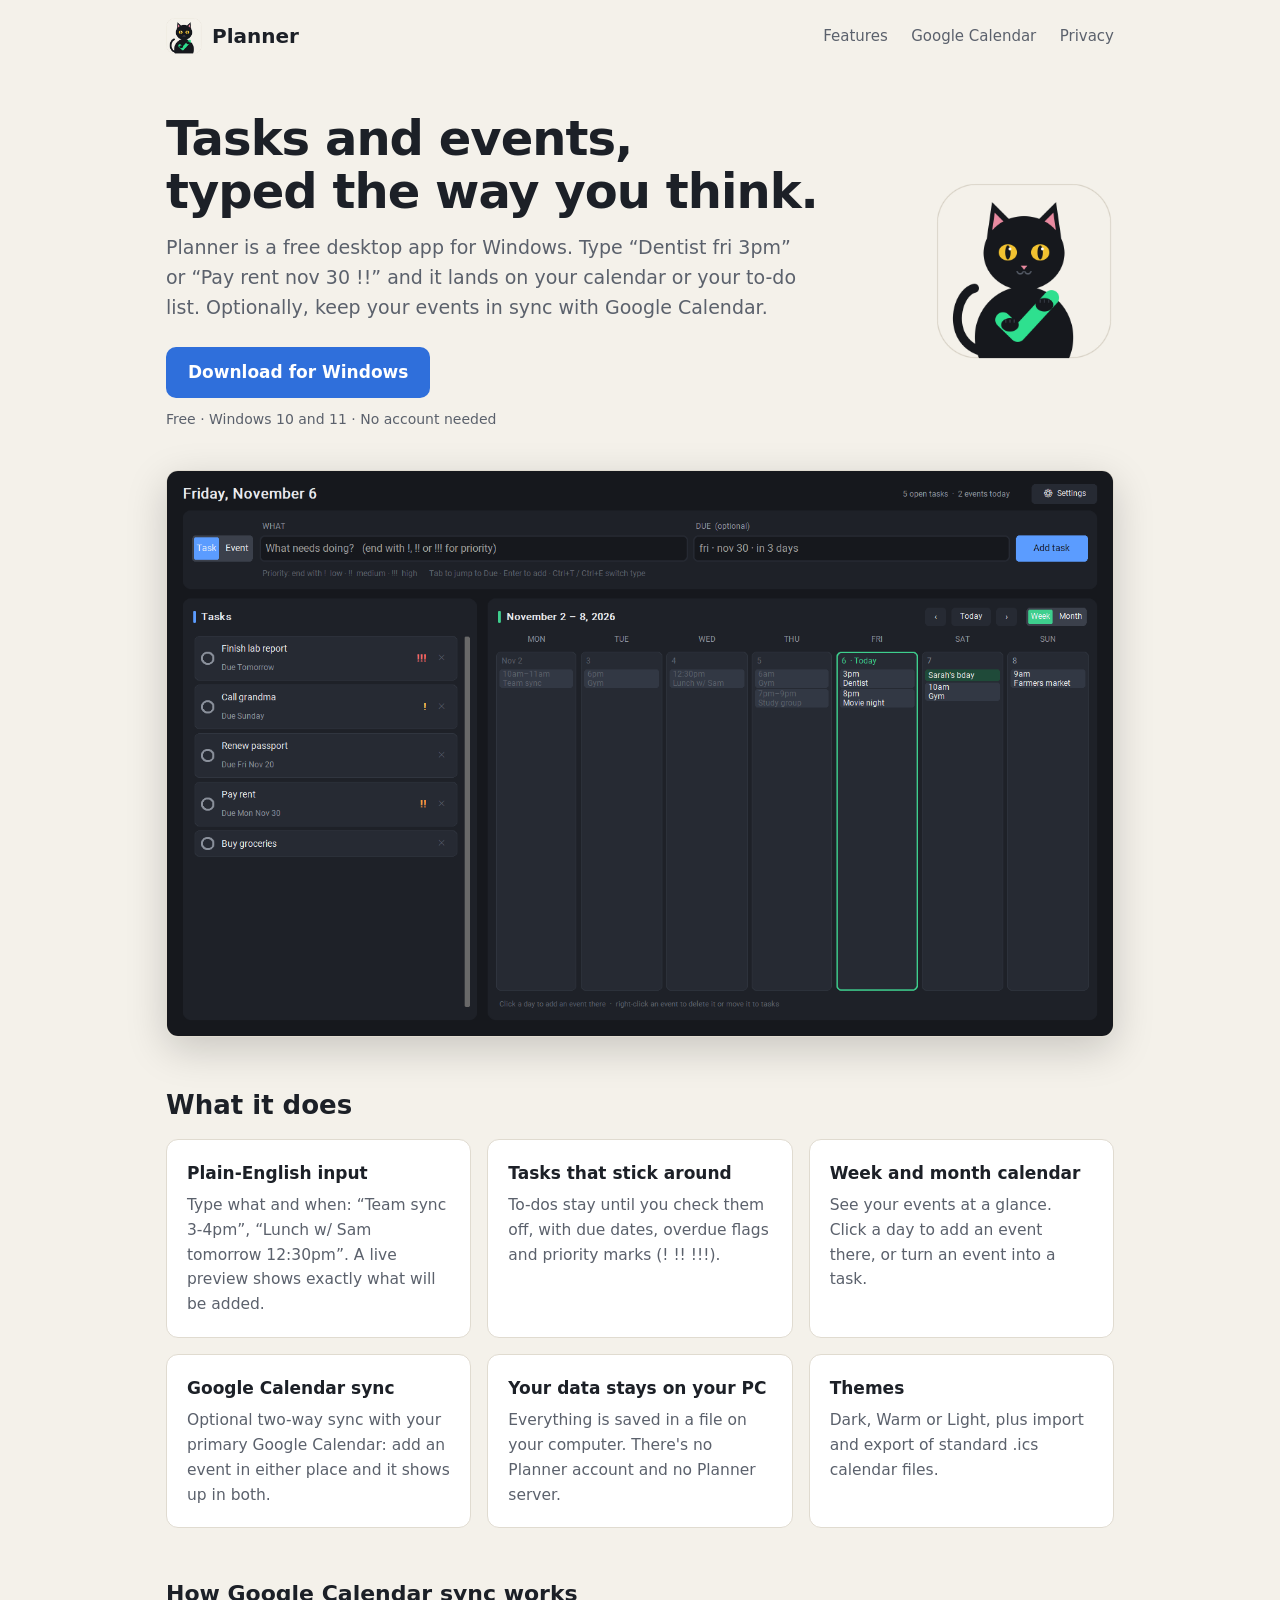
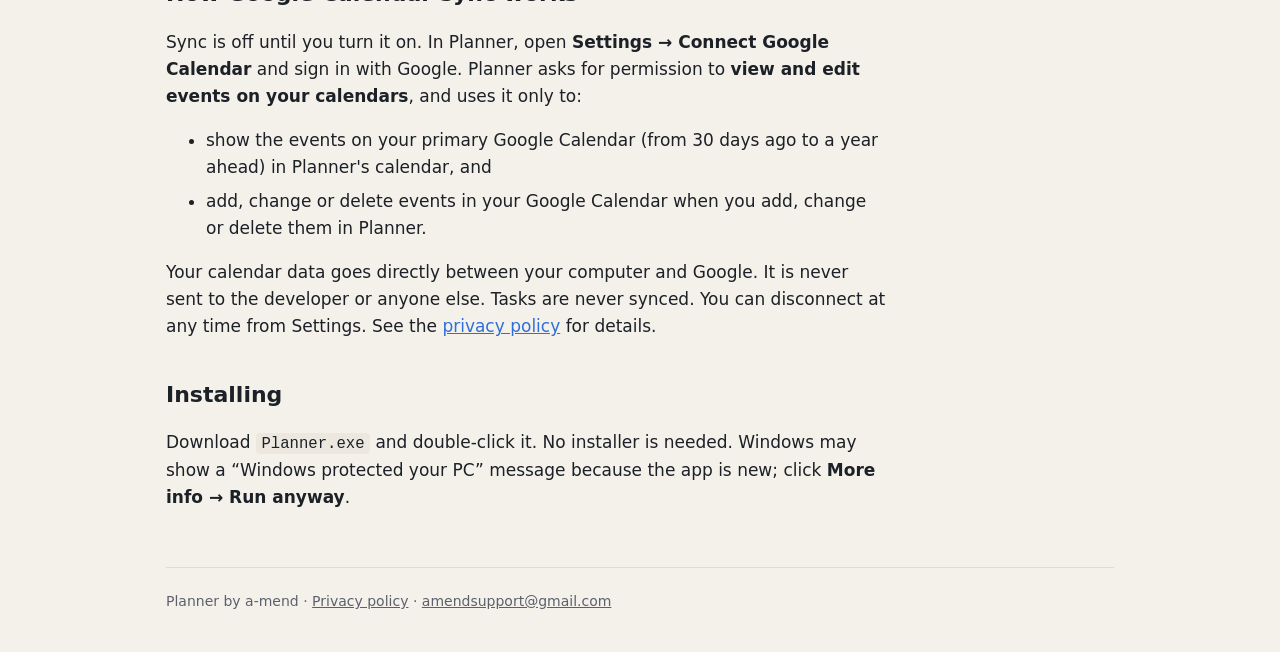
==== index.html @ e94cb8de "Add Planner homepage and privacy policy Co-Authored-By: Claude Opus 5.5 <noreply@anthropic.com>" ====
<!doctype html>
<html lang="en">
<head>
  <meta charset="utf-8">
  <meta name="viewport" content="width=device-width, initial-scale=1">
  <title>Planner</title>
  <meta name="description" content="Planner is a free Windows app for tasks and events. Type in plain English, see your week at a glance, and optionally sync events with Google Calendar.">
  <link rel="icon" href="assets/favicon.png">
  <link rel="stylesheet" href="style.css">
</head>
<body>
  <div class="wrap">
    <header class="top">
      <a class="brand" href="./"><img src="assets/icon-120.png" alt="">Planner</a>
      <nav>
        <a href="#features">Features</a>
        <a href="#google">Google Calendar</a>
        <a href="privacy.html">Privacy</a>
      </nav>
    </header>

    <main>
      <section class="hero">
        <div>
          <h1>Tasks and events,<br>typed the way you think.</h1>
          <p>Planner is a free desktop app for Windows. Type “Dentist fri 3pm” or “Pay rent nov 30 !!” and it lands on your calendar or your to-do list. Optionally, keep your events in sync with Google Calendar.</p>
          <a class="btn" href="https://github.com/a-mend/planner-site/releases/latest/download/Planner.exe">Download for Windows</a>
          <div class="small">Free · Windows 10 and 11 · No account needed</div>
        </div>
        <img class="logo" src="assets/icon.png" alt="Planner logo: a black cat holding a check mark">
      </section>

      <img class="shot" src="assets/screenshot.png" width="1440" height="860"
           alt="Planner showing a task list on the left and a weekly calendar of events on the right">

      <section id="features">
        <h2>What it does</h2>
        <div class="features">
          <div class="card">
            <h3>Plain-English input</h3>
            <p>Type what and when: “Team sync 3-4pm”, “Lunch w/ Sam tomorrow 12:30pm”. A live preview shows exactly what will be added.</p>
          </div>
          <div class="card">
            <h3>Tasks that stick around</h3>
            <p>To-dos stay until you check them off, with due dates, overdue flags and priority marks (! !! !!!).</p>
          </div>
          <div class="card">
            <h3>Week and month calendar</h3>
            <p>See your events at a glance. Click a day to add an event there, or turn an event into a task.</p>
          </div>
          <div class="card">
            <h3>Google Calendar sync</h3>
            <p>Optional two-way sync with your primary Google Calendar: add an event in either place and it shows up in both.</p>
          </div>
          <div class="card">
            <h3>Your data stays on your PC</h3>
            <p>Everything is saved in a file on your computer. There's no Planner account and no Planner server.</p>
          </div>
          <div class="card">
            <h3>Themes</h3>
            <p>Dark, Warm or Light, plus import and export of standard .ics calendar files.</p>
          </div>
        </div>
      </section>

      <section id="google" class="prose">
        <h2>How Google Calendar sync works</h2>
        <p>Sync is off until you turn it on. In Planner, open <b>Settings → Connect Google Calendar</b> and sign in with Google. Planner asks for permission to <b>view and edit events on your calendars</b>, and uses it only to:</p>
        <ul>
          <li>show the events on your primary Google Calendar (from 30 days ago to a year ahead) in Planner's calendar, and</li>
          <li>add, change or delete events in your Google Calendar when you add, change or delete them in Planner.</li>
        </ul>
        <p>Your calendar data goes directly between your computer and Google. It is never sent to the developer or anyone else. Tasks are never synced. You can disconnect at any time from Settings. See the <a href="privacy.html">privacy policy</a> for details.</p>

        <h2>Installing</h2>
        <p>Download <code>Planner.exe</code> and double-click it. No installer is needed. Windows may show a “Windows protected your PC” message because the app is new; click <b>More info → Run anyway</b>.</p>
      </section>
    </main>

    <footer>
      Planner by a-mend · <a href="privacy.html">Privacy policy</a> · <a href="mailto:amendsupport@gmail.com">amendsupport@gmail.com</a>
    </footer>
  </div>
</body>
</html>
---- style.css ----
:root {
  --bg: #f4f1ea;
  --card: #ffffff;
  --text: #1c2027;
  --muted: #5b616c;
  --line: #e0dbd0;
  --accent: #2f6fdb;
  --accent-text: #ffffff;
  --green: #14a06a;
  --code: #ece8df;
}
@media (prefers-color-scheme: dark) {
  :root {
    --bg: #16181d;
    --card: #1f232a;
    --text: #e6e8ec;
    --muted: #9aa1ad;
    --line: #2e333c;
    --accent: #4c8dff;
    --accent-text: #0b0d10;
    --green: #2ee08f;
    --code: #2a2f37;
  }
}

* { box-sizing: border-box; }
html { -webkit-text-size-adjust: 100%; }
body {
  margin: 0;
  background: var(--bg);
  color: var(--text);
  font: 17px/1.6 system-ui, -apple-system, "Segoe UI", Roboto, sans-serif;
}
a { color: var(--accent); }
img { max-width: 100%; height: auto; display: block; }
code { overflow-wrap: anywhere; background: var(--code); padding: .1em .35em; border-radius: 4px; font-size: .92em; }

.wrap { max-width: 980px; margin: 0 auto; padding: 0 16px; }

/* Top bar */
.top { display: flex; align-items: center; justify-content: space-between; padding: 18px 0; }
.brand { display: flex; align-items: center; gap: 10px; font-weight: 700; font-size: 20px;
         color: var(--text); text-decoration: none; }
.brand img { width: 36px; height: 36px; }
.top nav a { color: var(--muted); text-decoration: none; margin-left: 18px; font-size: 15px; }
.top nav a:hover { color: var(--text); }

/* Hero */
.hero { display: grid; grid-template-columns: minmax(0, 1fr) auto; gap: 32px; align-items: center; padding: 40px 0 28px; }
.hero h1 { font-size: clamp(32px, 5vw, 48px); line-height: 1.1; margin: 0 0 14px; letter-spacing: -0.02em; }
.hero p { font-size: 19px; color: var(--muted); margin: 0 0 24px; max-width: 34em; }
.hero .logo { width: 180px; }
.btn { display: inline-block; background: var(--accent); color: var(--accent-text); font-weight: 600;
       padding: 12px 22px; border-radius: 10px; text-decoration: none; }
.btn:hover { filter: brightness(1.08); }
.small { font-size: 14px; color: var(--muted); margin-top: 10px; }

.shot { border-radius: 12px; border: 1px solid var(--line); box-shadow: 0 12px 40px rgba(0,0,0,.18); margin: 12px 0 48px; }

/* Features */
.features { display: grid; grid-template-columns: repeat(auto-fit, minmax(260px, 1fr)); gap: 16px; margin-bottom: 48px; }
.card { background: var(--card); border: 1px solid var(--line); border-radius: 12px; padding: 20px; }
.card h3 { margin: 0 0 6px; font-size: 17px; }
.card p { margin: 0; color: var(--muted); font-size: 15.5px; }

section h2 { font-size: 26px; margin: 0 0 12px; }
.prose { max-width: 720px; }
.prose h2 { margin-top: 36px; font-size: 22px; }
.prose li { margin-bottom: 6px; }

footer { border-top: 1px solid var(--line); margin-top: 56px; padding: 22px 0 40px; color: var(--muted); font-size: 14px; }
footer a { color: var(--muted); }

@media (max-width: 640px) {
  .hero { grid-template-columns: minmax(0, 1fr); padding-top: 16px; }
  .top { flex-wrap: wrap; gap: 6px; }
  .top nav a:first-child { margin-left: 0; }
  .hero .logo { width: 110px; order: -1; }
  .top nav a { margin-left: 12px; }
}
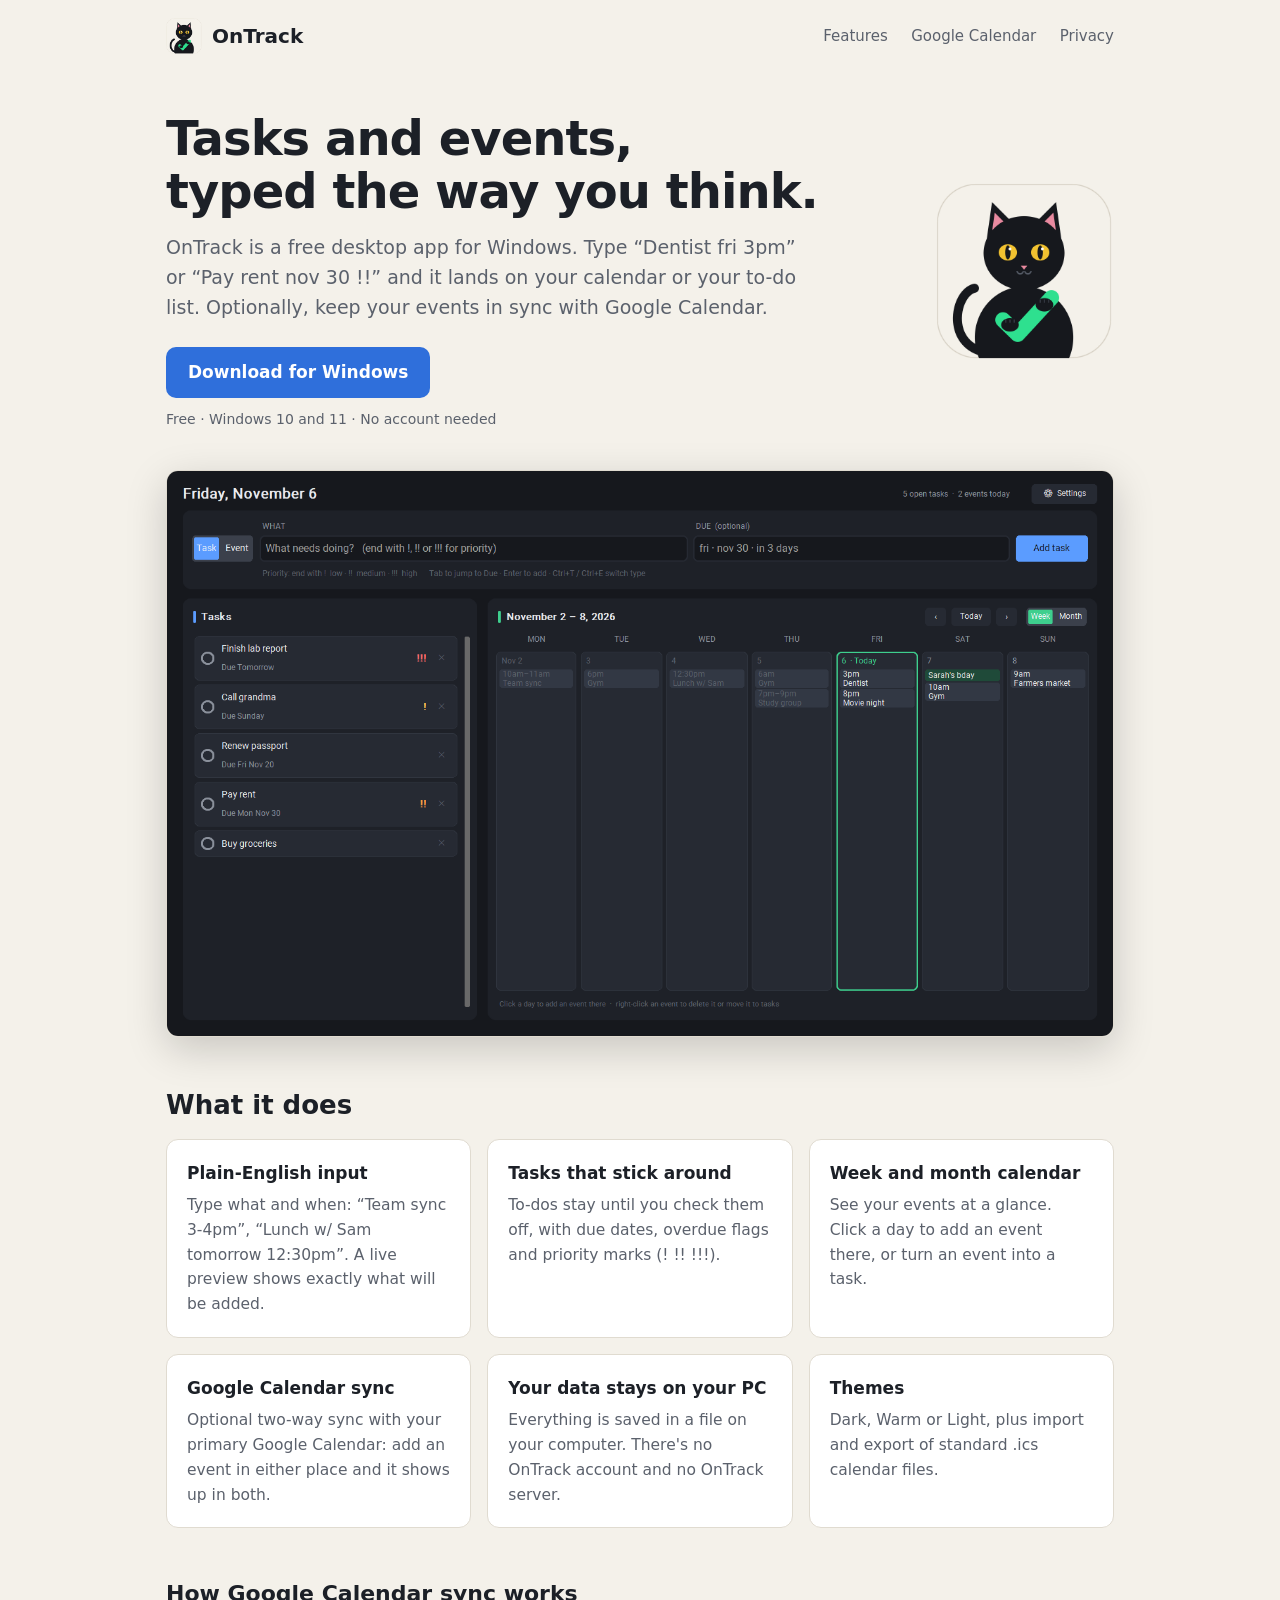
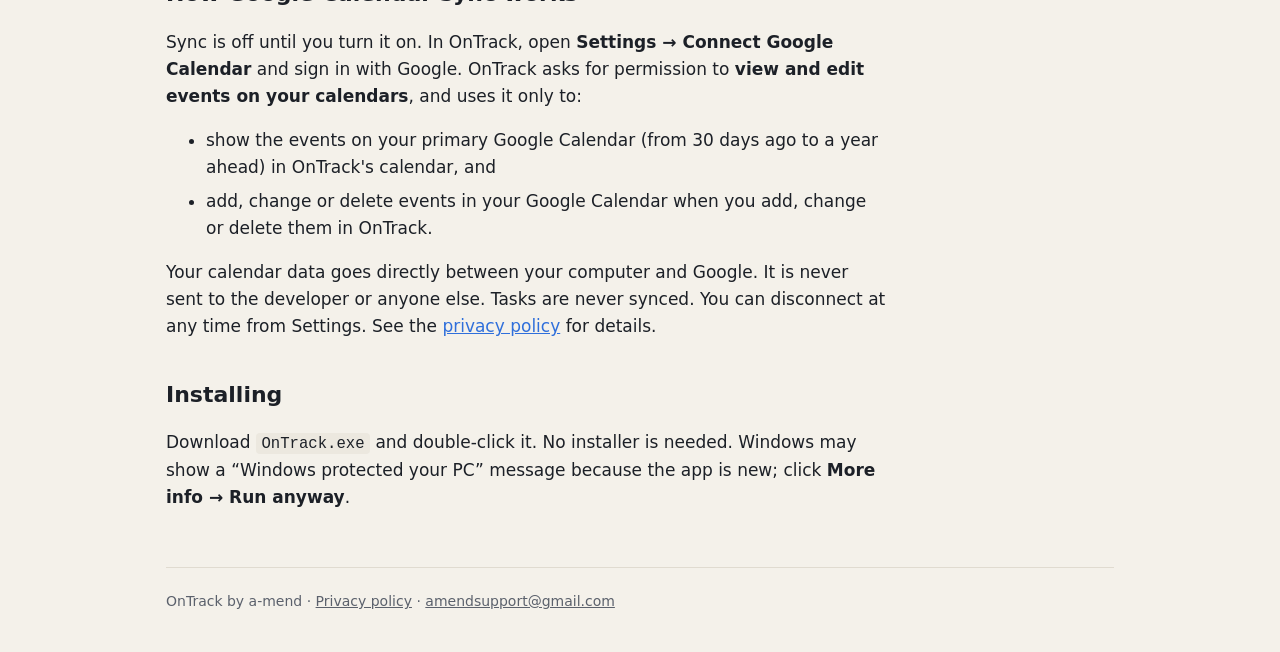
==== commit bbdeac59: "Rename the app to OnTrack - Homepage, privacy policy and README now say OnTrack; the download   butt" ====
--- a/index.html
+++ b/index.html
@@ -3,15 +3,15 @@
 <head>
   <meta charset="utf-8">
   <meta name="viewport" content="width=device-width, initial-scale=1">
-  <title>Planner</title>
-  <meta name="description" content="Planner is a free Windows app for tasks and events. Type in plain English, see your week at a glance, and optionally sync events with Google Calendar.">
+  <title>OnTrack: Tasks & Calendar</title>
+  <meta name="description" content="OnTrack is a free Windows app for tasks and events. Type in plain English, see your week at a glance, and optionally sync events with Google Calendar.">
   <link rel="icon" href="assets/favicon.png">
   <link rel="stylesheet" href="style.css">
 </head>
 <body>
   <div class="wrap">
     <header class="top">
-      <a class="brand" href="./"><img src="assets/icon-120.png" alt="">Planner</a>
+      <a class="brand" href="./"><img src="assets/icon-120.png" alt="">OnTrack</a>
       <nav>
         <a href="#features">Features</a>
         <a href="#google">Google Calendar</a>
@@ -23,15 +23,15 @@
       <section class="hero">
         <div>
           <h1>Tasks and events,<br>typed the way you think.</h1>
-          <p>Planner is a free desktop app for Windows. Type “Dentist fri 3pm” or “Pay rent nov 30 !!” and it lands on your calendar or your to-do list. Optionally, keep your events in sync with Google Calendar.</p>
-          <a class="btn" href="https://github.com/a-mend/planner-site/releases/latest/download/Planner.exe">Download for Windows</a>
+          <p>OnTrack is a free desktop app for Windows. Type “Dentist fri 3pm” or “Pay rent nov 30 !!” and it lands on your calendar or your to-do list. Optionally, keep your events in sync with Google Calendar.</p>
+          <a class="btn" href="https://github.com/a-mend/planner-site/releases/latest/download/OnTrack.exe">Download for Windows</a>
           <div class="small">Free · Windows 10 and 11 · No account needed</div>
         </div>
-        <img class="logo" src="assets/icon.png" alt="Planner logo: a black cat holding a check mark">
+        <img class="logo" src="assets/icon.png" alt="OnTrack logo: a black cat holding a check mark">
       </section>
 
       <img class="shot" src="assets/screenshot.png" width="1440" height="860"
-           alt="Planner showing a task list on the left and a weekly calendar of events on the right">
+           alt="OnTrack showing a task list on the left and a weekly calendar of events on the right">
 
       <section id="features">
         <h2>What it does</h2>
@@ -54,7 +54,7 @@
           </div>
           <div class="card">
             <h3>Your data stays on your PC</h3>
-            <p>Everything is saved in a file on your computer. There's no Planner account and no Planner server.</p>
+            <p>Everything is saved in a file on your computer. There's no OnTrack account and no OnTrack server.</p>
           </div>
           <div class="card">
             <h3>Themes</h3>
@@ -65,20 +65,20 @@
 
       <section id="google" class="prose">
         <h2>How Google Calendar sync works</h2>
-        <p>Sync is off until you turn it on. In Planner, open <b>Settings → Connect Google Calendar</b> and sign in with Google. Planner asks for permission to <b>view and edit events on your calendars</b>, and uses it only to:</p>
+        <p>Sync is off until you turn it on. In OnTrack, open <b>Settings → Connect Google Calendar</b> and sign in with Google. OnTrack asks for permission to <b>view and edit events on your calendars</b>, and uses it only to:</p>
         <ul>
-          <li>show the events on your primary Google Calendar (from 30 days ago to a year ahead) in Planner's calendar, and</li>
-          <li>add, change or delete events in your Google Calendar when you add, change or delete them in Planner.</li>
+          <li>show the events on your primary Google Calendar (from 30 days ago to a year ahead) in OnTrack's calendar, and</li>
+          <li>add, change or delete events in your Google Calendar when you add, change or delete them in OnTrack.</li>
         </ul>
         <p>Your calendar data goes directly between your computer and Google. It is never sent to the developer or anyone else. Tasks are never synced. You can disconnect at any time from Settings. See the <a href="privacy.html">privacy policy</a> for details.</p>
 
         <h2>Installing</h2>
-        <p>Download <code>Planner.exe</code> and double-click it. No installer is needed. Windows may show a “Windows protected your PC” message because the app is new; click <b>More info → Run anyway</b>.</p>
+        <p>Download <code>OnTrack.exe</code> and double-click it. No installer is needed. Windows may show a “Windows protected your PC” message because the app is new; click <b>More info → Run anyway</b>.</p>
       </section>
     </main>
 
     <footer>
-      Planner by a-mend · <a href="privacy.html">Privacy policy</a> · <a href="mailto:amendsupport@gmail.com">amendsupport@gmail.com</a>
+      OnTrack by a-mend · <a href="privacy.html">Privacy policy</a> · <a href="mailto:amendsupport@gmail.com">amendsupport@gmail.com</a>
     </footer>
   </div>
 </body>
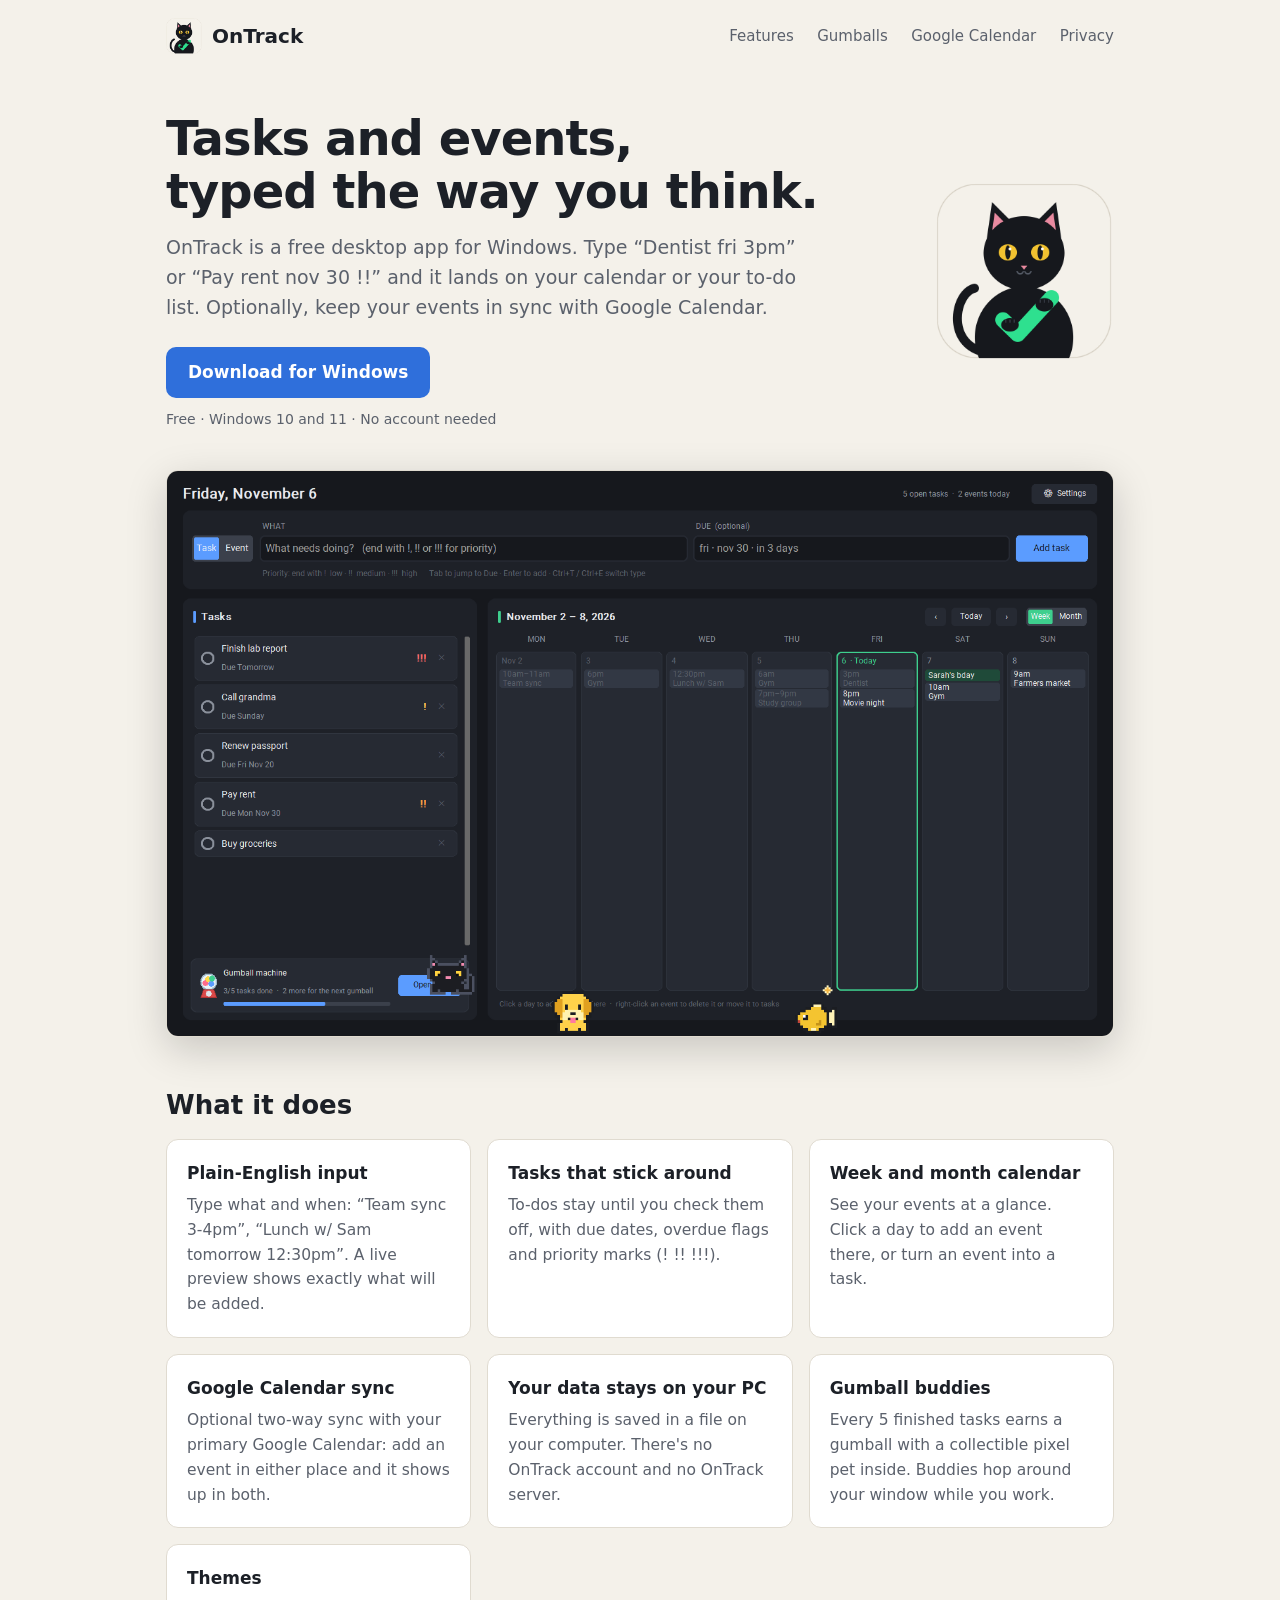
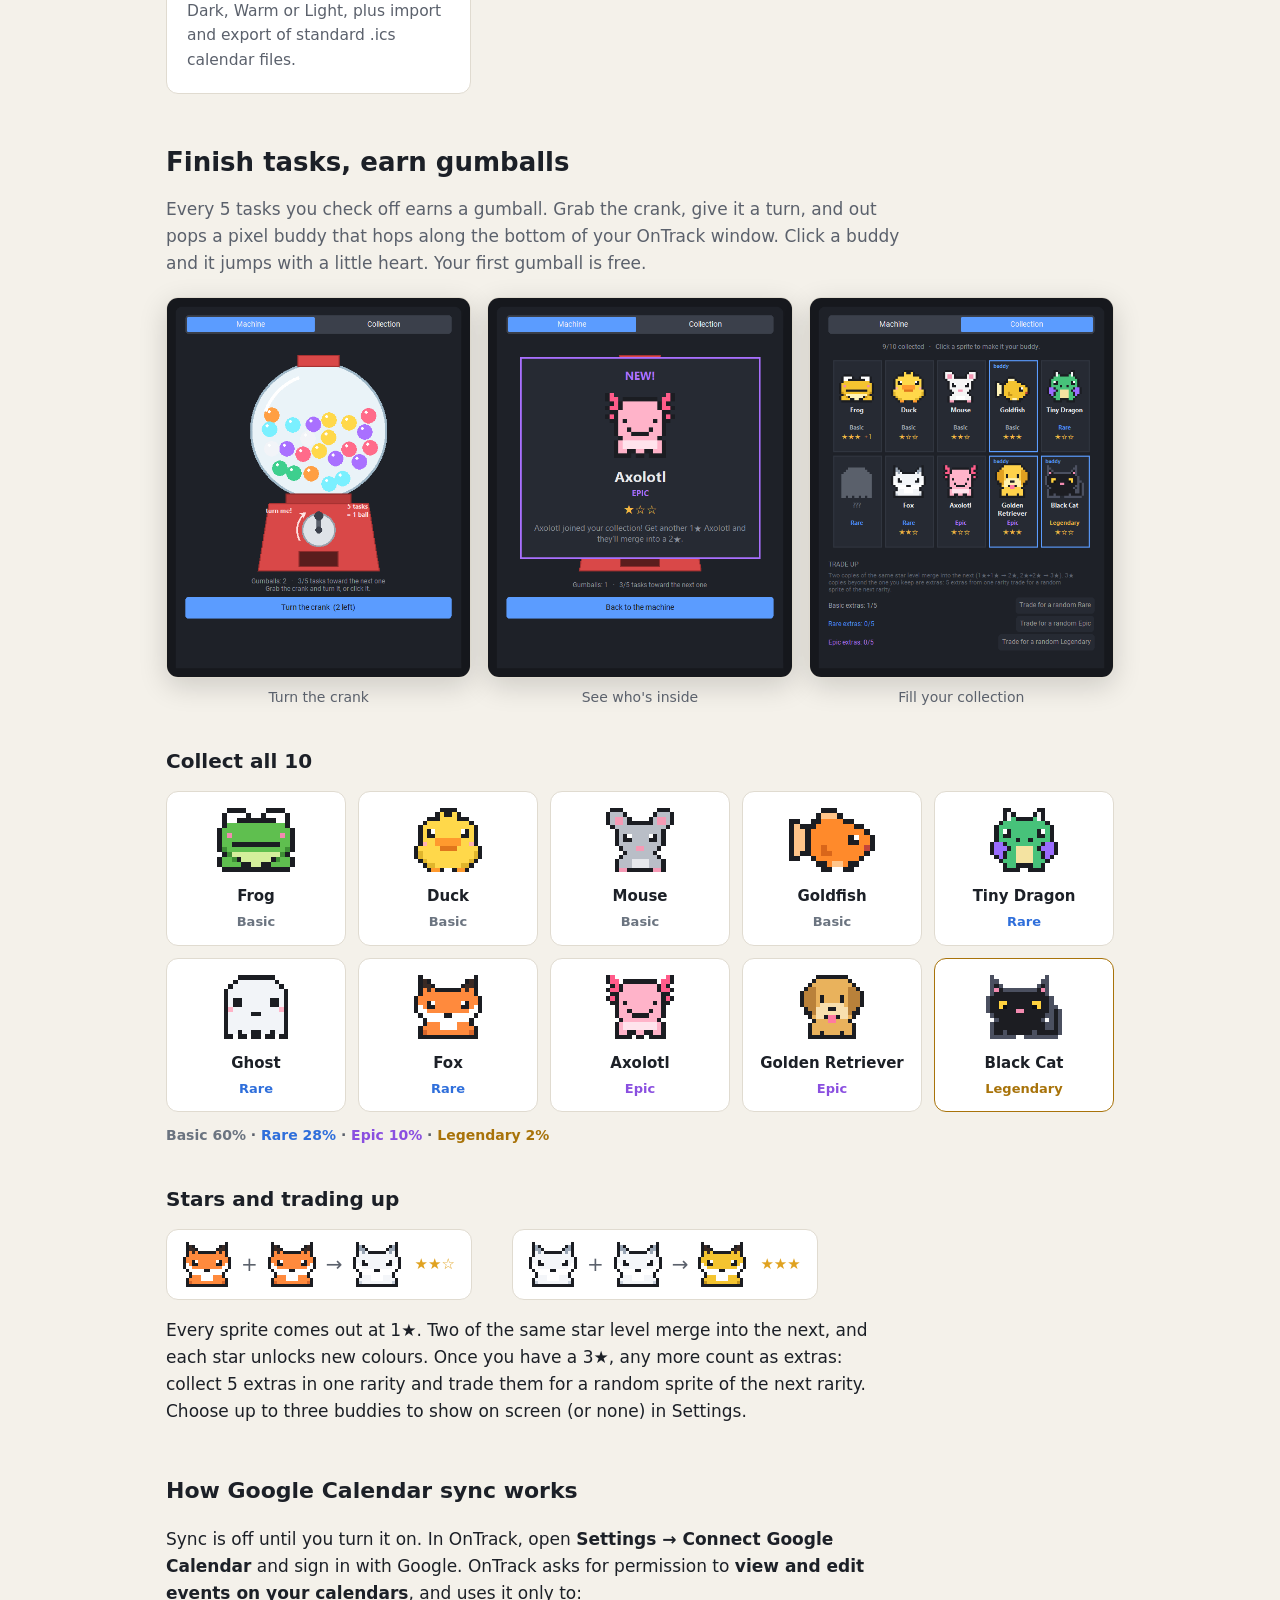
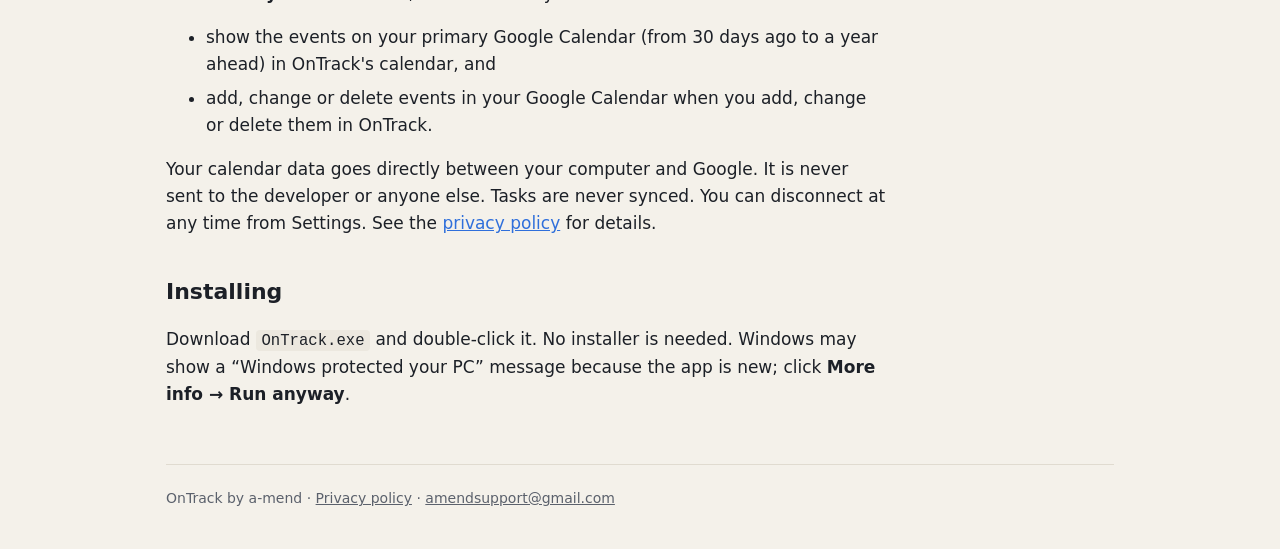
==== commit 58a6e8f1: "Add a gumball buddies section to the homepage Explains how finished tasks earn gumballs, shows the m" ====
--- a/index.html
+++ b/index.html
@@ -4,7 +4,7 @@
   <meta charset="utf-8">
   <meta name="viewport" content="width=device-width, initial-scale=1">
   <title>OnTrack: Tasks & Calendar</title>
-  <meta name="description" content="OnTrack is a free Windows app for tasks and events. Type in plain English, see your week at a glance, and optionally sync events with Google Calendar.">
+  <meta name="description" content="OnTrack is a free Windows app for tasks and events. Type in plain English, see your week at a glance, and optionally sync events with Google Calendar. Finished tasks earn gumballs with collectible pixel buddies.">
   <link rel="icon" href="assets/favicon.png">
   <link rel="stylesheet" href="style.css">
 </head>
@@ -14,6 +14,7 @@
       <a class="brand" href="./"><img src="assets/icon-120.png" alt="">OnTrack</a>
       <nav>
         <a href="#features">Features</a>
+        <a href="#gumballs">Gumballs</a>
         <a href="#google">Google Calendar</a>
         <a href="privacy.html">Privacy</a>
       </nav>
@@ -31,7 +32,7 @@
       </section>
 
       <img class="shot" src="assets/screenshot.png" width="1440" height="860"
-           alt="OnTrack showing a task list on the left and a weekly calendar of events on the right">
+           alt="OnTrack showing a task list on the left, a weekly calendar on the right, and pixel buddies hopping along the bottom">
 
       <section id="features">
         <h2>What it does</h2>
@@ -57,10 +58,46 @@
             <p>Everything is saved in a file on your computer. There's no OnTrack account and no OnTrack server.</p>
           </div>
           <div class="card">
+            <h3>Gumball buddies</h3>
+            <p>Every 5 finished tasks earns a gumball with a collectible pixel pet inside. Buddies hop around your window while you work.</p>
+          </div>
+          <div class="card">
             <h3>Themes</h3>
             <p>Dark, Warm or Light, plus import and export of standard .ics calendar files.</p>
           </div>
         </div>
+      </section>
+
+      <section id="gumballs">
+        <h2>Finish tasks, earn gumballs</h2>
+        <p class="lead">Every 5 tasks you check off earns a gumball. Grab the crank, give it a turn, and out pops a pixel buddy that hops along the bottom of your OnTrack window. Click a buddy and it jumps with a little heart. Your first gumball is free.</p>
+        <div class="gb-shots">
+          <figure><a href="assets/gb-machine.png"><img src="assets/gb-machine.png" width="560" height="700" alt="The gumball machine, with a crank to turn"></a><figcaption>Turn the crank</figcaption></figure>
+          <figure><a href="assets/gb-reveal.png"><img src="assets/gb-reveal.png" width="560" height="700" alt="A new Epic Axolotl revealed from a gumball"></a><figcaption>See who's inside</figcaption></figure>
+          <figure><a href="assets/gb-collection.png"><img src="assets/gb-collection.png" width="560" height="700" alt="The collection: 10 sprites with rarities and stars"></a><figcaption>Fill your collection</figcaption></figure>
+        </div>
+
+        <h3>Collect all 10</h3>
+        <ul class="roster">
+          <li class="sprite basic"><img class="px" src="assets/sprites/frog-1.png" width="64" height="52" alt="Frog"><b>Frog</b><span>Basic</span></li>
+          <li class="sprite basic"><img class="px" src="assets/sprites/duck-1.png" width="64" height="60" alt="Duck"><b>Duck</b><span>Basic</span></li>
+          <li class="sprite basic"><img class="px" src="assets/sprites/mouse-1.png" width="64" height="60" alt="Mouse"><b>Mouse</b><span>Basic</span></li>
+          <li class="sprite basic"><img class="px" src="assets/sprites/goldfish-1.png" width="64" height="48" alt="Goldfish"><b>Goldfish</b><span>Basic</span></li>
+          <li class="sprite rare"><img class="px" src="assets/sprites/dragon-1.png" width="64" height="60" alt="Tiny Dragon"><b>Tiny Dragon</b><span>Rare</span></li>
+          <li class="sprite rare"><img class="px" src="assets/sprites/ghost-1.png" width="64" height="56" alt="Ghost"><b>Ghost</b><span>Rare</span></li>
+          <li class="sprite rare"><img class="px" src="assets/sprites/fox-1.png" width="64" height="60" alt="Fox"><b>Fox</b><span>Rare</span></li>
+          <li class="sprite epic"><img class="px" src="assets/sprites/axolotl-1.png" width="64" height="60" alt="Axolotl"><b>Axolotl</b><span>Epic</span></li>
+          <li class="sprite epic"><img class="px" src="assets/sprites/retriever-1.png" width="64" height="64" alt="Golden Retriever"><b>Golden Retriever</b><span>Epic</span></li>
+          <li class="sprite legendary"><img class="px" src="assets/sprites/cat-1.png" width="72" height="60" alt="Black Cat"><b>Black Cat</b><span>Legendary</span></li>
+        </ul>
+        <p class="odds"><span class="basic">Basic 60%</span> · <span class="rare">Rare 28%</span> · <span class="epic">Epic 10%</span> · <span class="legendary">Legendary 2%</span></p>
+
+        <h3>Stars and trading up</h3>
+        <div class="merge">
+          <div class="step"><img class="px" src="assets/sprites/fox-1.png" width="48" height="45" alt="1-star Fox"><span>+</span><img class="px" src="assets/sprites/fox-1.png" width="48" height="45" alt="1-star Fox"><span>→</span><img class="px" src="assets/sprites/fox-2.png" width="48" height="45" alt="2-star Fox"><em>★★☆</em></div>
+          <div class="step"><img class="px" src="assets/sprites/fox-2.png" width="48" height="45" alt="2-star Fox"><span>+</span><img class="px" src="assets/sprites/fox-2.png" width="48" height="45" alt="2-star Fox"><span>→</span><img class="px" src="assets/sprites/fox-3.png" width="48" height="45" alt="3-star Fox"><em>★★★</em></div>
+        </div>
+        <p class="prose">Every sprite comes out at 1★. Two of the same star level merge into the next, and each star unlocks new colours. Once you have a 3★, any more count as extras: collect 5 extras in one rarity and trade them for a random sprite of the next rarity. Choose up to three buddies to show on screen (or none) in Settings.</p>
       </section>
 
       <section id="google" class="prose">
--- a/style.css
+++ b/style.css
@@ -78,3 +78,39 @@
   .hero .logo { width: 110px; order: -1; }
   .top nav a { margin-left: 12px; }
 }
+
+/* gumball section */
+:root { --basic: #6b7480; --rare: #2f6fdb; --epic: #8a4fe0; --legendary: #a8730a; }
+@media (prefers-color-scheme: dark) {
+  :root { --basic: #9aa3ad; --rare: #4c8dff; --epic: #a970ff; --legendary: #f5b642; }
+}
+#gumballs { margin-bottom: 48px; }
+#gumballs h3 { font-size: 20px; margin: 36px 0 14px; }
+.lead { font-size: 17px; color: var(--muted); max-width: 44em; margin: 0 0 20px; }
+.gb-shots { display: grid; grid-template-columns: repeat(3, minmax(0, 1fr)); gap: 16px; }
+.gb-shots figure { margin: 0; }
+.gb-shots img { border-radius: 12px; border: 1px solid var(--line); box-shadow: 0 8px 28px rgba(0,0,0,.16); }
+.gb-shots figcaption { text-align: center; color: var(--muted); font-size: 14px; margin-top: 8px; }
+.px { image-rendering: pixelated; image-rendering: crisp-edges; }
+.roster { list-style: none; padding: 0; margin: 0; display: grid; grid-template-columns: repeat(5, minmax(0, 1fr)); gap: 12px; }
+@media (max-width: 760px) { .roster { grid-template-columns: repeat(auto-fill, minmax(120px, 1fr)); } }
+.sprite { background: var(--card); border: 1px solid var(--line); border-radius: 12px; padding: 16px 10px 12px;
+          display: flex; flex-direction: column; align-items: center; text-align: center; gap: 4px; }
+.sprite .px { height: 64px; width: auto; margin-bottom: 8px; }
+.sprite b { font-size: 15px; color: var(--text); }
+.sprite span { font-size: 13px; font-weight: 600; }
+.sprite.legendary { border-color: var(--legendary); }
+.basic { color: var(--basic); } .rare { color: var(--rare); } .epic { color: var(--epic); } .legendary span, span.legendary { color: var(--legendary); }
+.sprite.rare span { color: var(--rare); } .sprite.epic span { color: var(--epic); } .sprite.basic span { color: var(--basic); }
+.odds { color: var(--muted); font-size: 14px; font-weight: 600; margin: 12px 0 0; }
+.merge { display: flex; flex-wrap: wrap; gap: 12px 40px; margin-bottom: 14px; }
+.merge .step { display: flex; align-items: center; gap: 10px; background: var(--card); border: 1px solid var(--line);
+               border-radius: 12px; padding: 12px 16px; }
+.merge .px { height: 45px; width: auto; }
+.merge span { color: var(--muted); font-size: 20px; }
+.merge em { font-style: normal; color: #e0a220; font-size: 15px; margin-left: 4px; }
+@media (max-width: 640px) {
+  .gb-shots { grid-template-columns: minmax(0, 1fr); max-width: 360px; margin: 0 auto; }
+  .merge .step { gap: 6px; padding: 10px 12px; }
+  .merge .px { height: 36px; }
+}
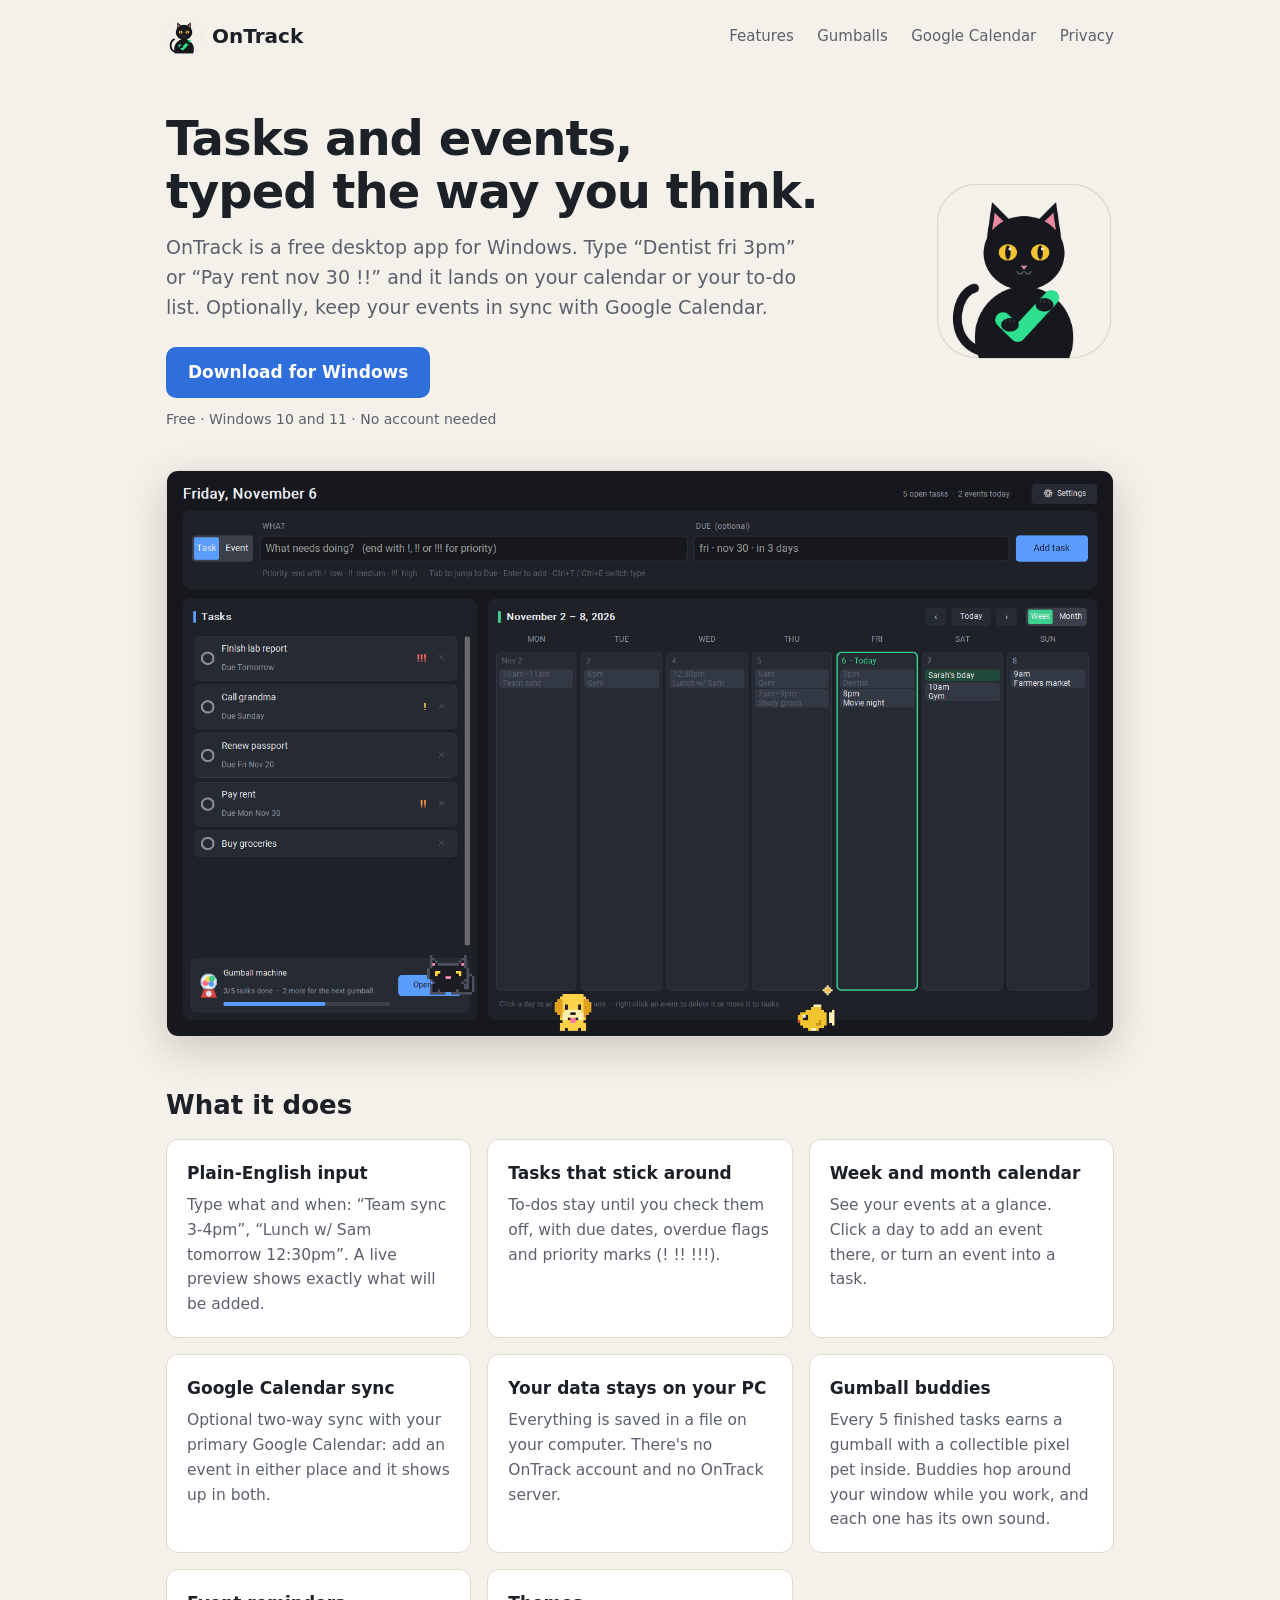
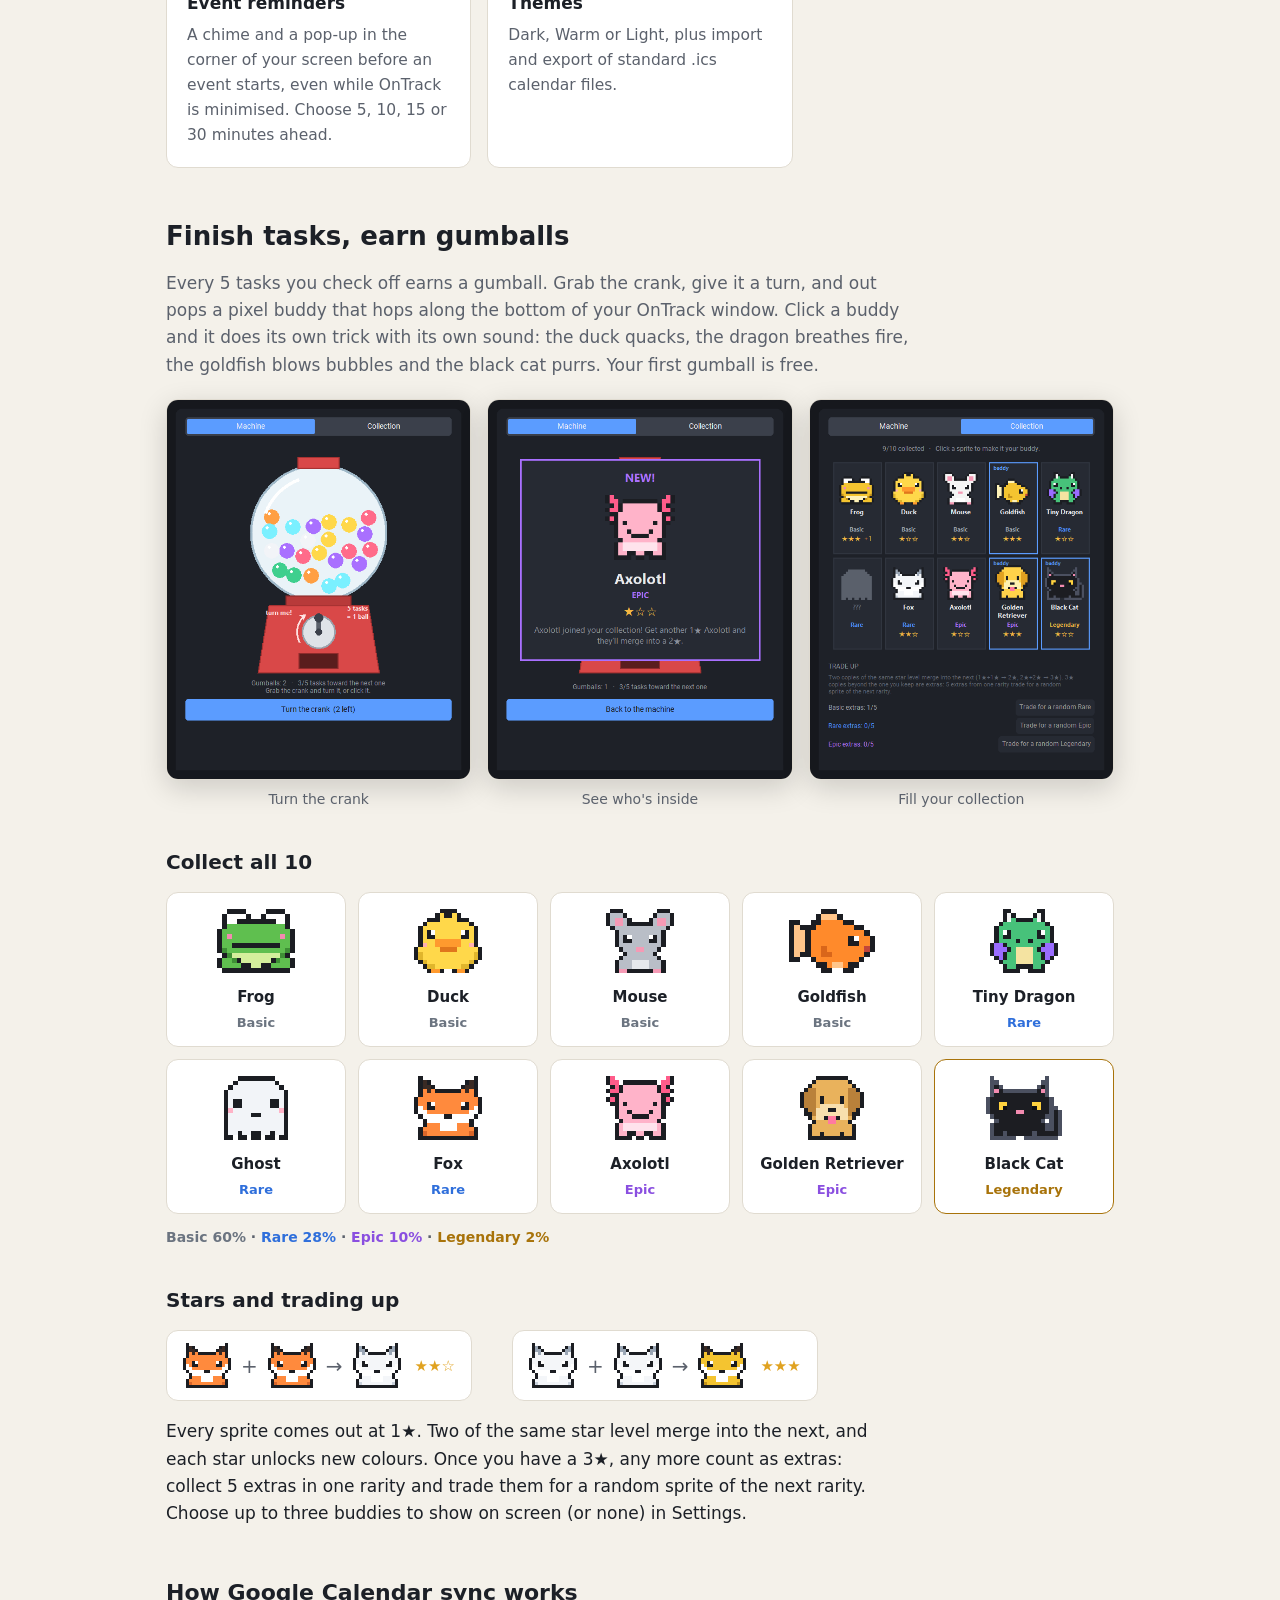
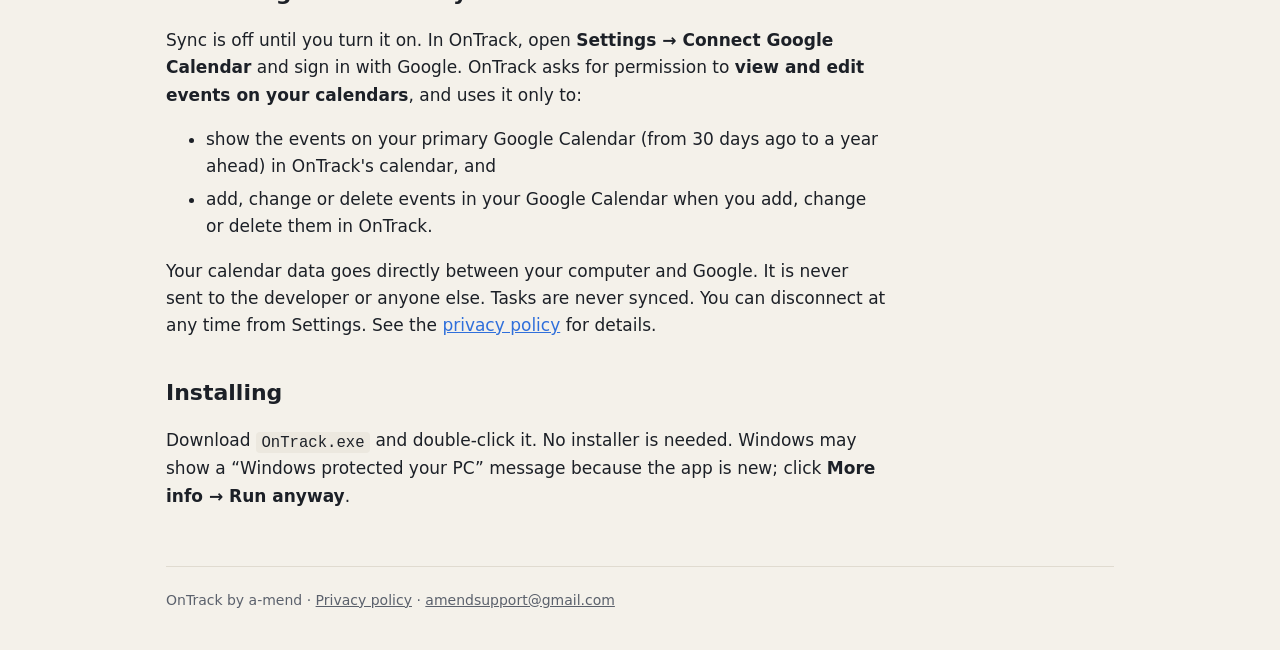
==== commit acc66175: "Mention buddy sounds and event reminders on the homepage Adds an Event reminders feature card, notes" ====
--- a/index.html
+++ b/index.html
@@ -4,7 +4,7 @@
   <meta charset="utf-8">
   <meta name="viewport" content="width=device-width, initial-scale=1">
   <title>OnTrack: Tasks & Calendar</title>
-  <meta name="description" content="OnTrack is a free Windows app for tasks and events. Type in plain English, see your week at a glance, and optionally sync events with Google Calendar. Finished tasks earn gumballs with collectible pixel buddies.">
+  <meta name="description" content="OnTrack is a free Windows app for tasks and events. Type in plain English, see your week at a glance, and optionally sync events with Google Calendar. Finished tasks earn gumballs with collectible pixel buddies, and event reminders chime before things start.">
   <link rel="icon" href="assets/favicon.png">
   <link rel="stylesheet" href="style.css">
 </head>
@@ -59,7 +59,11 @@
           </div>
           <div class="card">
             <h3>Gumball buddies</h3>
-            <p>Every 5 finished tasks earns a gumball with a collectible pixel pet inside. Buddies hop around your window while you work.</p>
+            <p>Every 5 finished tasks earns a gumball with a collectible pixel pet inside. Buddies hop around your window while you work, and each one has its own sound.</p>
+          </div>
+          <div class="card">
+            <h3>Event reminders</h3>
+            <p>A chime and a pop-up in the corner of your screen before an event starts, even while OnTrack is minimised. Choose 5, 10, 15 or 30 minutes ahead.</p>
           </div>
           <div class="card">
             <h3>Themes</h3>
@@ -70,7 +74,7 @@
 
       <section id="gumballs">
         <h2>Finish tasks, earn gumballs</h2>
-        <p class="lead">Every 5 tasks you check off earns a gumball. Grab the crank, give it a turn, and out pops a pixel buddy that hops along the bottom of your OnTrack window. Click a buddy and it jumps with a little heart. Your first gumball is free.</p>
+        <p class="lead">Every 5 tasks you check off earns a gumball. Grab the crank, give it a turn, and out pops a pixel buddy that hops along the bottom of your OnTrack window. Click a buddy and it does its own trick with its own sound: the duck quacks, the dragon breathes fire, the goldfish blows bubbles and the black cat purrs. Your first gumball is free.</p>
         <div class="gb-shots">
           <figure><a href="assets/gb-machine.png"><img src="assets/gb-machine.png" width="560" height="700" alt="The gumball machine, with a crank to turn"></a><figcaption>Turn the crank</figcaption></figure>
           <figure><a href="assets/gb-reveal.png"><img src="assets/gb-reveal.png" width="560" height="700" alt="A new Epic Axolotl revealed from a gumball"></a><figcaption>See who's inside</figcaption></figure>
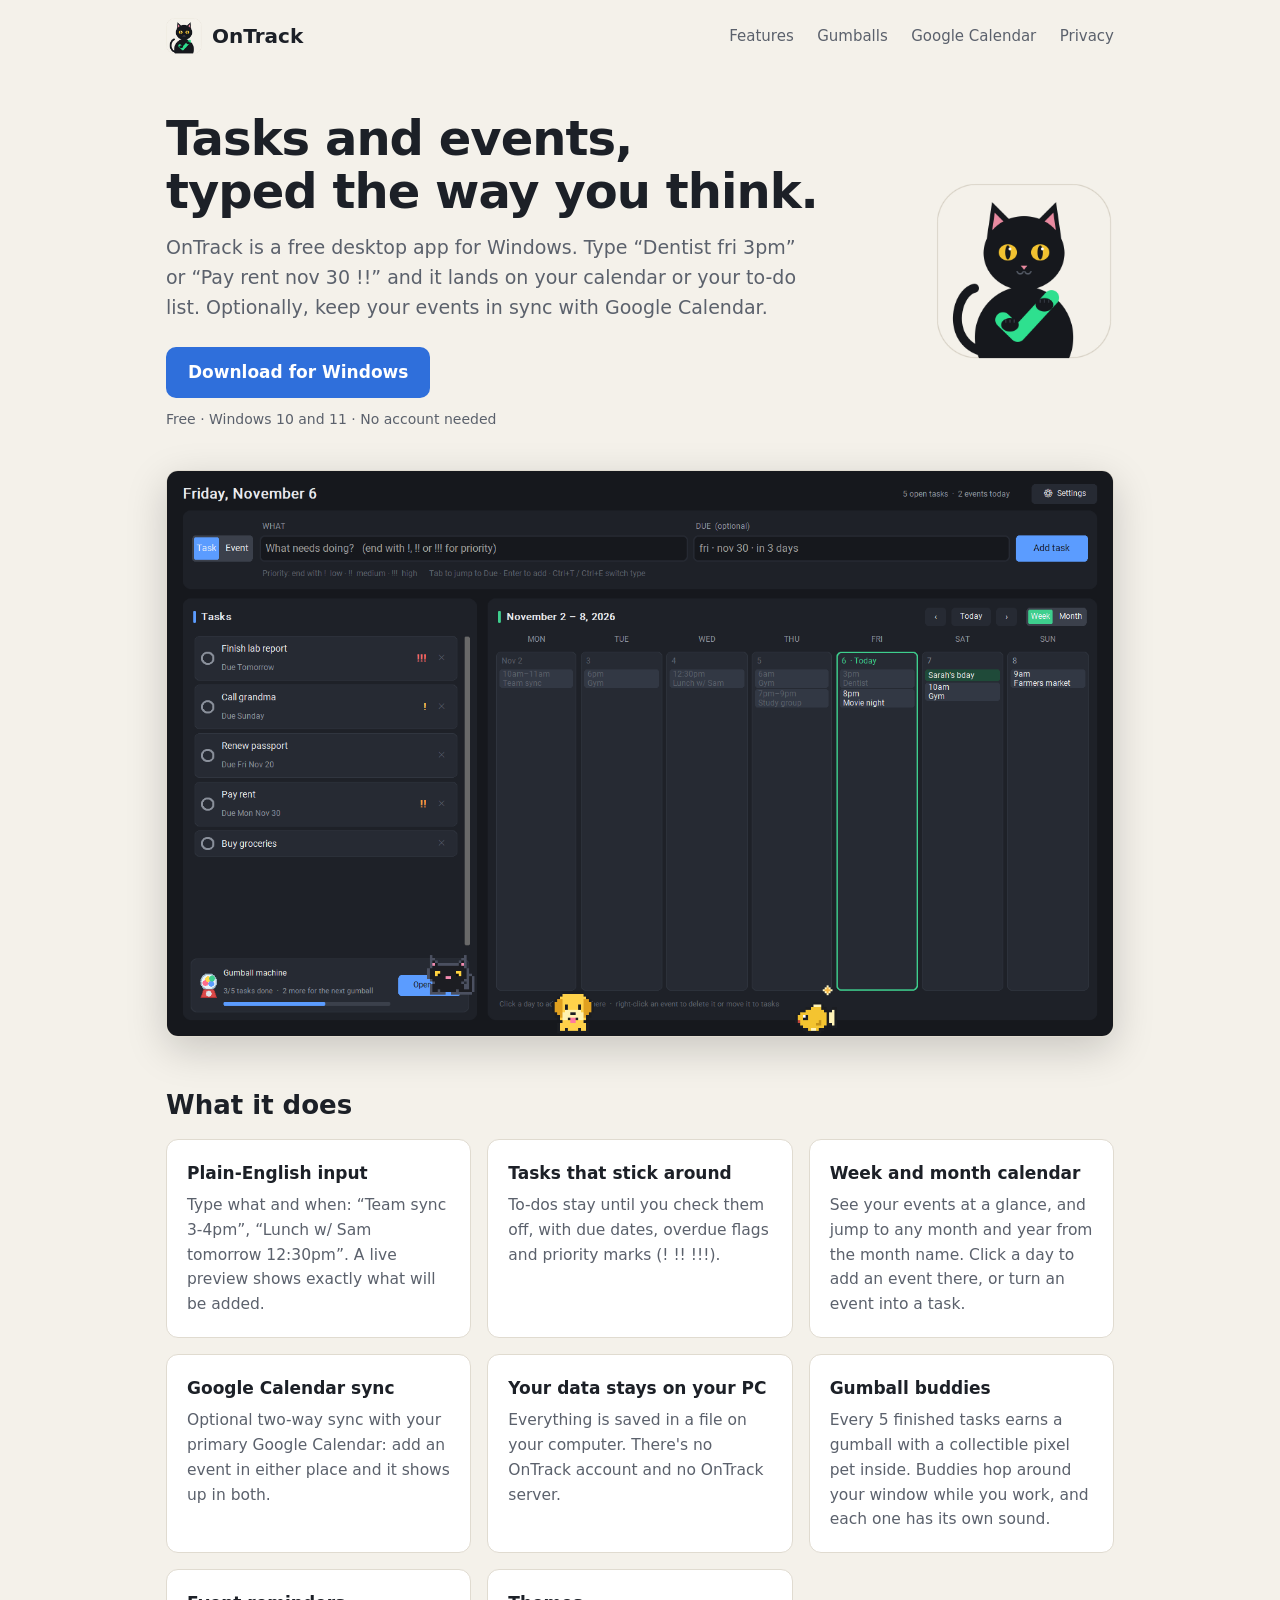
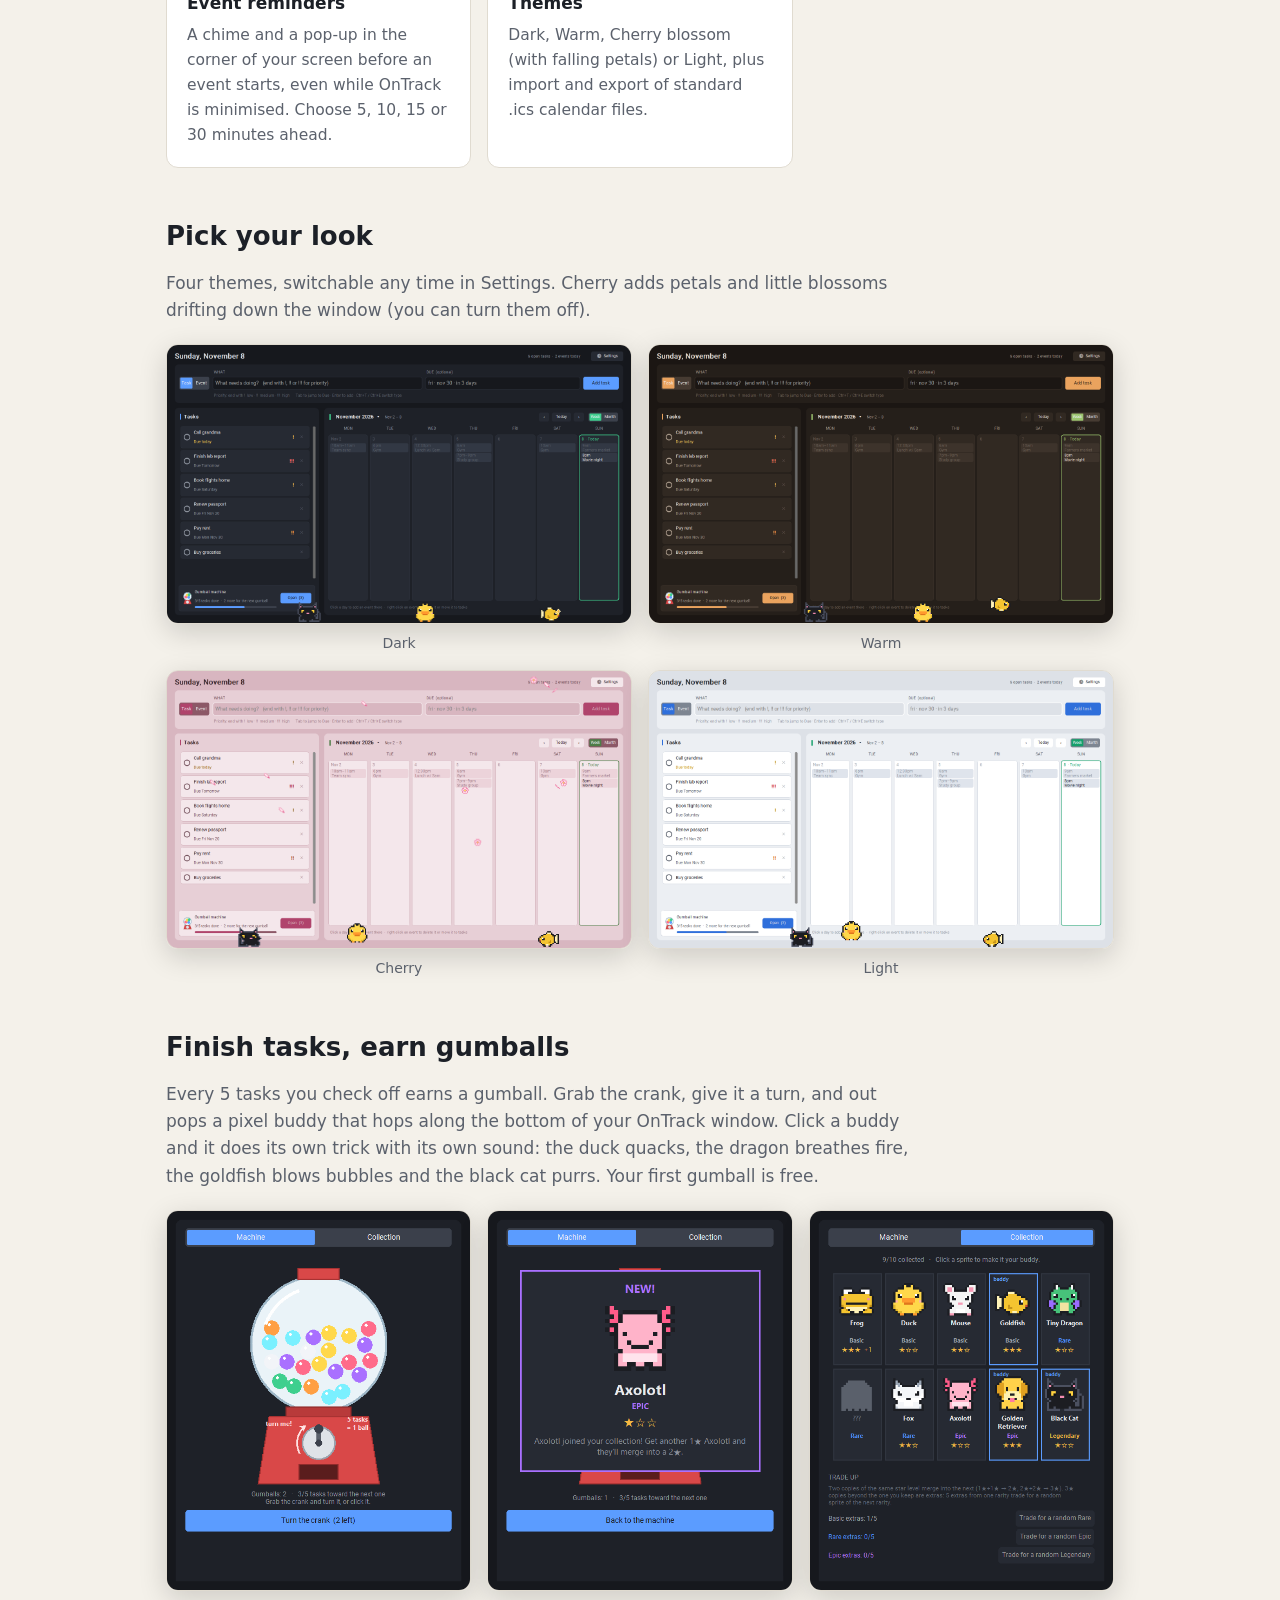
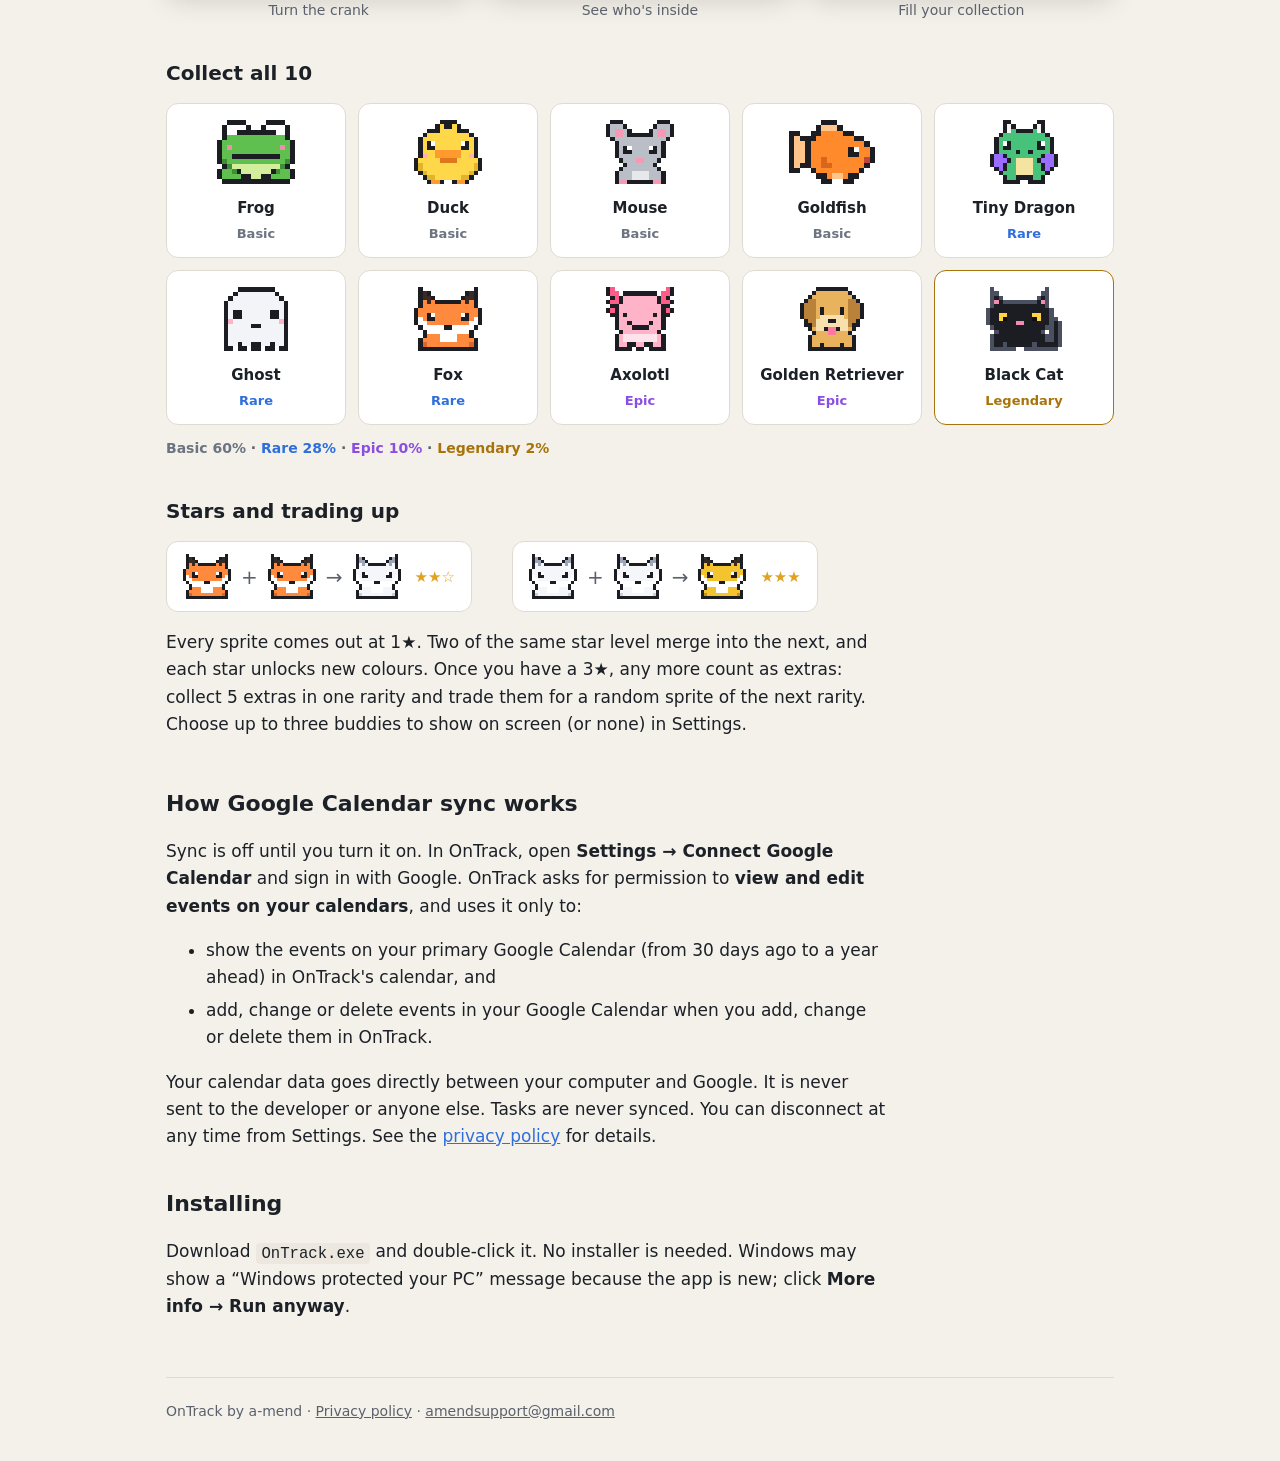
==== commit a264cffa: "Add the Cherry theme and a themes gallery; correct Store data location - New "Pick your look" sectio" ====
--- a/index.html
+++ b/index.html
@@ -47,7 +47,7 @@
           </div>
           <div class="card">
             <h3>Week and month calendar</h3>
-            <p>See your events at a glance. Click a day to add an event there, or turn an event into a task.</p>
+            <p>See your events at a glance, and jump to any month and year from the month name. Click a day to add an event there, or turn an event into a task.</p>
           </div>
           <div class="card">
             <h3>Google Calendar sync</h3>
@@ -67,8 +67,19 @@
           </div>
           <div class="card">
             <h3>Themes</h3>
-            <p>Dark, Warm or Light, plus import and export of standard .ics calendar files.</p>
+            <p>Dark, Warm, Cherry blossom (with falling petals) or Light, plus import and export of standard .ics calendar files.</p>
           </div>
+        </div>
+      </section>
+
+      <section id="themes">
+        <h2>Pick your look</h2>
+        <p class="lead">Four themes, switchable any time in Settings. Cherry adds petals and little blossoms drifting down the window (you can turn them off).</p>
+        <div class="theme-shots">
+          <figure><a href="assets/theme-dark.png"><img src="assets/theme-dark.png" width="1440" height="860" loading="lazy" alt="OnTrack in the Dark theme"></a><figcaption>Dark</figcaption></figure>
+          <figure><a href="assets/theme-warm.png"><img src="assets/theme-warm.png" width="1440" height="860" loading="lazy" alt="OnTrack in the Warm theme"></a><figcaption>Warm</figcaption></figure>
+          <figure><a href="assets/theme-cherry.png"><img src="assets/theme-cherry.png" width="1440" height="860" loading="lazy" alt="OnTrack in the Cherry blossom theme, with petals falling"></a><figcaption>Cherry</figcaption></figure>
+          <figure><a href="assets/theme-light.png"><img src="assets/theme-light.png" width="1440" height="860" loading="lazy" alt="OnTrack in the Light theme"></a><figcaption>Light</figcaption></figure>
         </div>
       </section>
 
@@ -122,5 +133,31 @@
       OnTrack by a-mend · <a href="privacy.html">Privacy policy</a> · <a href="mailto:amendsupport@gmail.com">amendsupport@gmail.com</a>
     </footer>
   </div>
+
+  <dialog id="viewer" aria-label="Screenshot" tabindex="-1">
+    <button class="close" type="button" aria-label="Close">&times;</button>
+    <img alt="">
+  </dialog>
+  <script>
+    // Open the gumball screenshots in a pop-up instead of leaving the page.
+    (function () {
+      var viewer = document.getElementById("viewer");
+      if (!viewer || typeof viewer.showModal !== "function") return;   // old browsers: links still work
+      var img = viewer.querySelector("img");
+      document.querySelectorAll(".gb-shots a, .theme-shots a").forEach(function (link) {
+        link.addEventListener("click", function (e) {
+          e.preventDefault();
+          var shot = link.querySelector("img");
+          viewer.classList.toggle("wide", !!link.closest(".theme-shots"));
+          img.src = link.href;
+          img.alt = shot ? shot.alt : "";
+          viewer.showModal();
+          viewer.focus();     // no focus ring on the X when opened with the mouse
+        });
+      });
+      viewer.querySelector(".close").addEventListener("click", function () { viewer.close(); });
+      viewer.addEventListener("click", function (e) { if (e.target === viewer) viewer.close(); });  // click outside
+    })();
+  </script>
 </body>
 </html>
--- a/style.css
+++ b/style.css
@@ -84,6 +84,7 @@
 @media (prefers-color-scheme: dark) {
   :root { --basic: #9aa3ad; --rare: #4c8dff; --epic: #a970ff; --legendary: #f5b642; }
 }
+#themes { margin-bottom: 48px; }
 #gumballs { margin-bottom: 48px; }
 #gumballs h3 { font-size: 20px; margin: 36px 0 14px; }
 .lead { font-size: 17px; color: var(--muted); max-width: 44em; margin: 0 0 20px; }
@@ -91,6 +92,11 @@
 .gb-shots figure { margin: 0; }
 .gb-shots img { border-radius: 12px; border: 1px solid var(--line); box-shadow: 0 8px 28px rgba(0,0,0,.16); }
 .gb-shots figcaption { text-align: center; color: var(--muted); font-size: 14px; margin-top: 8px; }
+.theme-shots { display: grid; grid-template-columns: repeat(2, minmax(0, 1fr)); gap: 16px; }
+.theme-shots figure { margin: 0; }
+.theme-shots img { width: 100%; height: auto; border-radius: 12px; border: 1px solid var(--line); box-shadow: 0 8px 28px rgba(0,0,0,.16); }
+.theme-shots figcaption { text-align: center; color: var(--muted); font-size: 14px; margin-top: 8px; }
+@media (max-width: 760px) { .theme-shots { grid-template-columns: minmax(0, 1fr); } }
 .px { image-rendering: pixelated; image-rendering: crisp-edges; }
 .roster { list-style: none; padding: 0; margin: 0; display: grid; grid-template-columns: repeat(5, minmax(0, 1fr)); gap: 12px; }
 @media (max-width: 760px) { .roster { grid-template-columns: repeat(auto-fill, minmax(120px, 1fr)); } }
@@ -114,3 +120,15 @@
   .merge .step { gap: 6px; padding: 10px 12px; }
   .merge .px { height: 36px; }
 }
+
+/* screenshot pop-up */
+#viewer { border: 0; padding: 0; background: transparent; max-width: min(92vw, 560px); overflow: visible; }
+#viewer.wide { max-width: min(92vw, 1200px); }
+#viewer::backdrop { background: rgba(0, 0, 0, .72); }
+#viewer img { display: block; width: 100%; max-height: 86vh; object-fit: contain; border-radius: 12px;
+              box-shadow: 0 16px 50px rgba(0,0,0,.5); }
+#viewer .close { position: absolute; top: 10px; right: 10px; width: 36px; height: 36px; border-radius: 50%;
+                 border: 0; outline: none; background: #6b7280; color: #ffffff; font-size: 22px;
+                 line-height: 36px; padding: 0; cursor: pointer; box-shadow: 0 2px 8px rgba(0,0,0,.35); }
+#viewer .close:hover { background: #4b5563; }
+#viewer:focus, #viewer:focus-visible { outline: none; }
